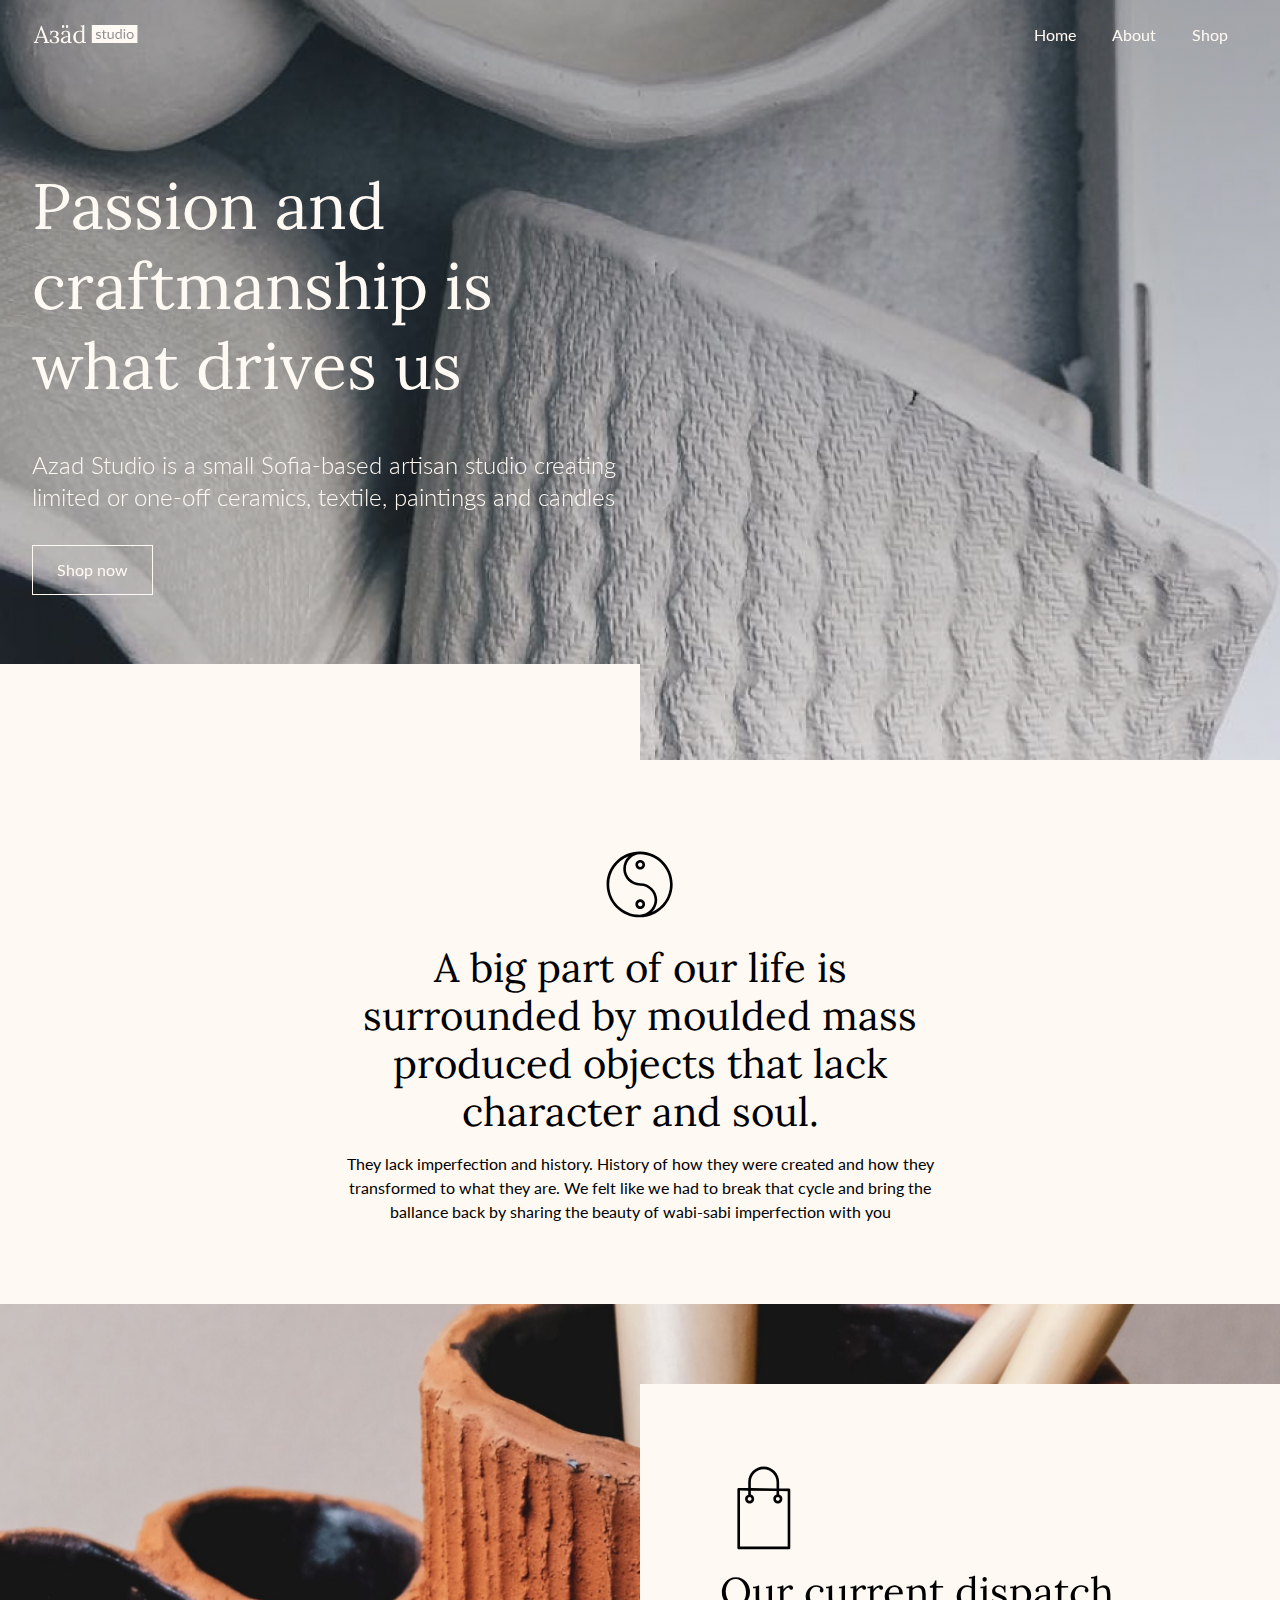
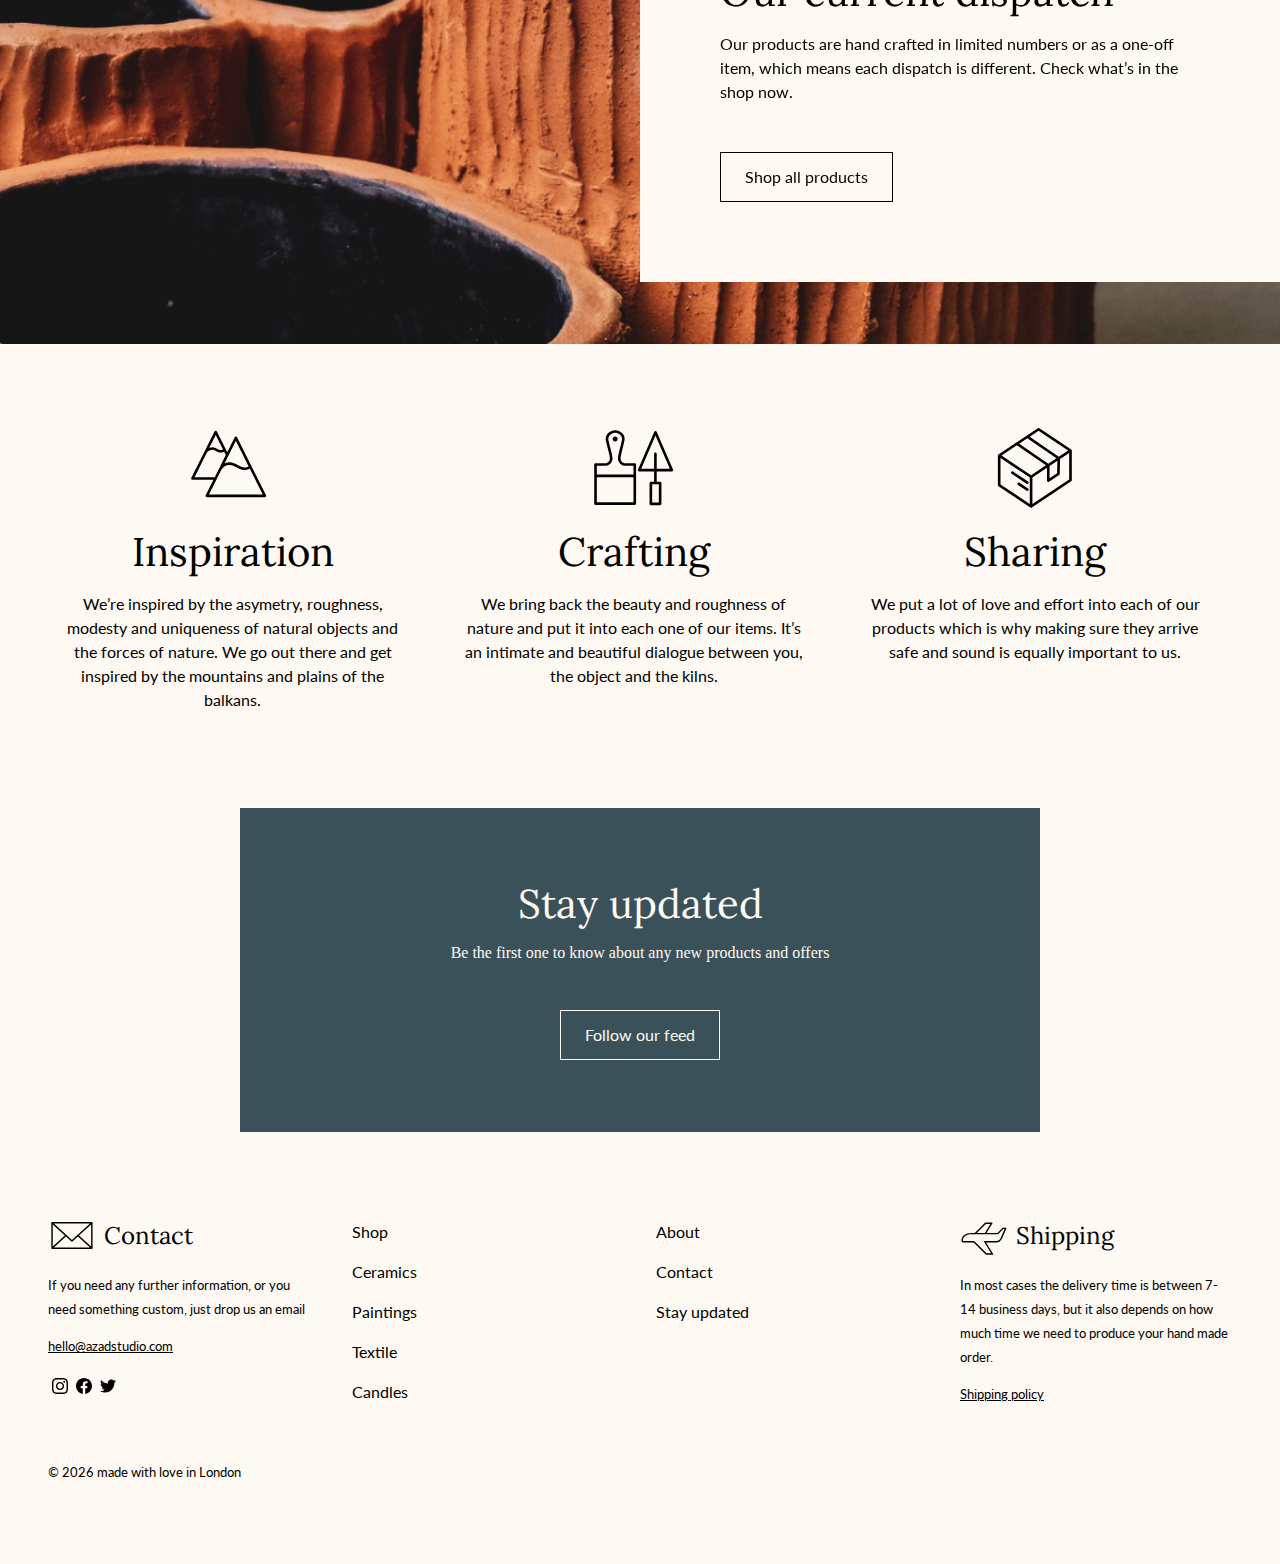
==== about.html @ 4168c180 "MVP" ====
<!DOCTYPE html>
<html lang="en">
  <head>
    <meta charset="utf-8" />
    <title>Azad Studio</title>
    <meta name="author" content="Desislava Metodieva"/>
    <meta name="viewport" content="width=device-width,initial-scale=1"/>
    <meta name="Keywords" content="Ceramics, Azad, Studio"/>
    <meta name="Description" content="Handmade ceramics studio"/>
    <link rel="stylesheet" href="css/normalize.css"/>
    <link rel="stylesheet" href="css/root.css"/>
    <link rel="stylesheet" href="css/main.css"/>

    <script type="text/javascript" src="script/jquery.min.js"></script>
    <script type="text/javascript" src="script/jquery.easing.min.js"></script>
    <script type="text/javascript">window.$crisp=[];window.CRISP_WEBSITE_ID="2fae1789-5047-4dc0-bdfa-504572cf6d6a";(function(){d=document;s=d.createElement("script");s.src="https://client.crisp.chat/l.js";s.async=1;d.getElementsByTagName("head")[0].appendChild(s);})();</script>

    <title>Azad Studios</title>

  </head>

  <body>
    <header>
      <div id="header" class="content-wrapper content-wrapper-view">
        <a href="index.html"><img class="logo light" src="img/logo-c.svg" alt="light-azad-studio-logo"/></a>
        <a href="index.html"><img class="logo dark" src="img/logo.svg" alt="dark-azad-studio-logo"/></a>
        
        <nav class="navigation-menu">
          <input type="checkbox" id="menu-toggle" />
          <label for="menu-toggle" class="hamburger-icon">
            <div class="top-bun"></div>
            <div class="meat"></div>
            <div class="bottom-bun"></div>
          </label>
          <ul class="main-navigation">
            <li class="p"><a href="index.html">Home</a></li>
            <li class="p"><a href="about.html">About</a></li>
            <li class="p"><a href="https://www.etsy.com/shop/TheBlackFactory/">Shop</a></li>
          </ul>
        </nav>
      </div>
    </header>

   <section class="about-cover">
    <div class="content-wrapper content-wrapper-view">
      <div class="half head-space" data-paroller-factor="0.3" data-paroller-type="foreground" data-paroller-direction="vertical">
      <h1 class="white-t">Passion and craftmanship is what drives us</h1>
       <h4 class="white-t">Azad Studio is a small Sofia-based artisan studio creating limited or one-off ceramics, textile, paintings and candles</h4>
        <a class="button-light" href="https://www.etsy.com/shop/TheBlackFactory/">Shop now</a>
      </div>
     </div>
     <div class="white-space">
    </div>
   </section>

   <section class="content-wrapper spacing content-wrapper-view">
       <div class="balance">
    <picture>
        <img class="icons ctr" src="img/Icon=balance.svg" alt="balance-in-life-icon" />
    </picture>
    <h3>A big part of our life is surrounded by moulded mass produced objects that lack character and soul. </h3>
    <p class="p">They lack imperfection and history. History of how they were created and how they transformed to what they are. We felt like we had to break that cycle and bring the ballance back by sharing the beauty of wabi-sabi imperfection with you</p>
</div>

  </section>

   <section class="content-wrapper quote-bg-about spacing">
    <div class="half-right">
    
      
       
        <blockquote data-paroller-factor="0.15" data-paroller-type="foreground" data-paroller-direction="vertical">

          
         <picture>
            <img class="icons" src="img/Icon=bag.svg" alt="bag-icon" />
          </picture>
         <h3>Our current dispatch</h3>
         <p class="p">Our products are hand crafted in limited numbers or as a one-off item, which means each dispatch is different. Check what’s in the shop now.</p>
         <a class="p-dark button-dark m-t-32" href="https://www.etsy.com/shop/TheBlackFactory/">Shop all products</a>
        
       
        </blockquote>
      
     </div>
    </section>
   <section class="content-wrapper spacing content-wrapper-view">
    <div class="triple-container">

      <div class="triple-item">
      <picture>
        <img class="icons" src="img/Icon=mountain.svg" alt="mountain-icon" />
      </picture>
     <h3>Inspiration</h3>
     <p class="p">We’re inspired by the asymetry, roughness, modesty and uniqueness of natural objects and the forces of nature. We go out there and get inspired by the mountains and plains of the balkans.</p>
      </div>

      <div class="triple-item">
        <picture>
          <img class="icons" src="img/Icon=work.svg" alt="tools-icon" />
        </picture>
       <h3>Crafting</h3>
       <p class="p">We bring back the beauty and roughness of nature and put it into each one of our items. It’s an intimate and beautiful dialogue between you, the object and the kilns.</p>
        </div>


        <div class="triple-item">
      <picture>
        <img class="icons" src="img/Icon=package.svg" alt="mountain-icon" />
      </picture>
     <h3>Sharing</h3>
     <p class="p">We put a lot of love and effort into each of our products which is why making sure they arrive safe and sound is equally important to us.</p>
      </div>

          
    </div>
   </section>
   <section class="content-wrapper spacing content-wrapper-view">
     <div class="newsletter">
<h3 class="white-t">Stay updated</h3>
<p class="white-t">Be the first one to know about any new products and offers</p>
<a class="button-light m-t-32" href="https://www.facebook.com/theblackfactoryshop">Follow our feed</a>
     </div>

   </section>

   <footer class="content-wrapper spacing upper-border content-wrapper-view">
     <div class="flex-footer">
     <div class="footer-cm">
       <div class="aligning">
     <picture class="flexi-pic">
       <img src="img/Icon=mail.svg" alt="mail-icon" />
     </picture>
     <div class="text">
       <h5>Contact</h5>
     </div>
    </div>
     <p class="p-small">If you need any further information, or you need something custom, just drop us an email</p>
     <a class="p-small" href="mailto:hello@azadstudio.com">hello@azadstudio.com</a>
    <div class="logos">
       <img src="img/Icon=instagram.svg" alt="instagram-logo">
       <img src="img/Icon=facebook.svg" alt="facebook-logo">
       <img src="img/Icon=twitter.svg" alt="twitter-logo">
     </div>
    </div>
    <div class="footer-cm">
      <div class="vertical">
     <a href="https://www.etsy.com/shop/TheBlackFactory/">Shop</a>
     <a href="https://www.etsy.com/shop/TheBlackFactory/?section_id=15776532">Ceramics</a>
     <a href="https://www.etsy.com/shop/TheBlackFactory/?section_id=11030609">Paintings</a>
     <a href="https://www.etsy.com/shop/TheBlackFactory/?section_id=33150898">Textile</a>
     <a href="https://www.etsy.com/shop/TheBlackFactory/?section_id=33168349">Candles</a>
    </div>
    </div>
    <div class="footer-cm">
      <div class="vertical">
        <a href="about.html">About</a>
        <a href="mailto:hello@azadstudio.com">Contact</a>
        <a href="https://www.facebook.com/theblackfactoryshop">Stay updated</a>
      </div>
    </div>
    <div class="footer-cm">
      <div class="aligning">
        <picture class="flexi-pic">
        <img src="img/Icon=plane.svg" alt="plane-icon" />
      </picture>
      <div class="text">
        <h5>Shipping</h5>
      </div>
    </div>
      <p class="p-small">In most cases the delivery time is between 7-14 business days, but it also depends on how much time we need to produce your hand made order.</p>
    <a class="p-small" href="">Shipping policy</a>
  </div>
    </div>

    <p class="p-small year">©
      <script language="JavaScript" type="text/javascript">
      now = new Date
      theYear=now.getYear()
      if (theYear < 1900)
      theYear=theYear+1900
      document.write(theYear)
      </script> made with love in London</p>


   

   </footer>


  


  

  </section>

  <script src="script/main.js"></script>
  <script src="script/jquery.paroller.min.js"></script>
<script>
  $(function () {
      $('[data-paroller-factor]').paroller();
      $('.paroller').paroller({
          factor: 0.4,
          type: 'foreground'
      });
  });
</script>
  </body>
</html>
---- css/root.css ----
* {
  box-sizing: border-box;
}

img {
  max-width: 100%;
  display: block;
  height: auto;
  }

picture {
  display: block;
}

body {
  font-size: 100%;
  margin: 0 auto;   
  background-color: var(--ceramic);
}

:root {
    --ceramic:#FFF9F3;
    --black: #000000;
    --green: #3A5159;
    --content-wrapper-width: 1280px;
}



h2 {
font-family: Lora, sans-serif;
font-style: normal;
font-weight: normal;
font-size: 3rem;
line-height: 3.5rem;
}

h3 {
font-family: Lora, sans-serif;
font-style: normal;
font-weight: normal;
font-size: 2.5rem;
line-height: 3rem;
margin: 0;
}

.p {
font-family: Lato, serif;
font-style: normal;
font-weight: normal;
font-size: 1rem;
line-height: 1.5rem;
}

.p-small {
font-family: Lato, serif;
font-style: normal;
font-weight: normal;
font-size: 0.813rem;
line-height: 1.5rem;
}



h5 {
font-family: Lora, sans-serif;
font-style: normal;
font-weight: normal;
font-size: 1.5rem;
line-height: 2rem;
margin: 0.5rem 0;
}
---- css/main.css ----
@import url('https://fonts.googleapis.com/css2?family=Lato:wght@300;400&display=swap');
@import url('https://fonts.googleapis.com/css2?family=Lora&display=swap');


.content-wrapper {
    max-width: var(--content-wrapper-width);
    margin: 0 auto;
    width: 100%;
  }

  a {
    font-family: Lato;
    font-style: normal;
    font-weight: normal;
    font-size: 16px;
    line-height: 24px;
    color: black;
    text-decoration: underline;
  }

  /* header */



 header{
    position: fixed;
    width: 100%;
    z-index: 99;
  }  

  header a {
    color: var(--ceramic);
    text-decoration: none;
    font-size: 1rem;
    text-decoration: none;
  }

  header nav {
    width: 100%;
    display: flex;
    justify-content: right;
    align-items: flex-end;
    padding: 0 0.5rem;
   }

  header ul{
    list-style: none;
    display: flex;
    width: 100%;
    justify-content: flex-end;
  }

  header li {
    margin-left: 1.5rem;
  }

  header li:hover{
    text-decoration: underline;
  }

  #header{
    display: flex;
  }

  .logo{
    height: 1.5rem;
    margin: 1.4rem 0;
  }

  .hamburger-icon {
    margin: 1.125rem 1rem 0 0;
    cursor: pointer;
    position: fixed;
    top: 0;
    right: 0;
    color: var(--ceramic);
  }
  
  .hamburger-icon div {
    position: relative;
    width: 2em;
    height: 1px;
    border-radius: 3px;
    background-color: var(--ceramic);
    margin-top: 0.5rem;
    transition: all 0.2s ease-in-out;
  }

  /* animation */

  #menu-toggle:checked + .hamburger-icon .top-bun {
    transform: rotate(-45deg);
    margin-top: 1.563rem;
  }
  #menu-toggle:checked + .hamburger-icon .bottom-bun {
    opacity: 0;
    transform: rotate(45deg);
  }
  #menu-toggle:checked + .hamburger-icon .meat {
    transform: rotate(45deg);
    margin-top: -2px;
  }

  /*nav */

/* Mobile Version */

.navigation-menu {
  overflow: hidden;
  position: relative;
}

/* Hiding the main navigation until it is clicked */

.main-navigation {
  display: none;
  padding-left: 0px;
}

.main-navigation li {
  list-style-type: none;
  text-align: center;
  margin-right: 0.75rem;
}

.sticky .hamburger-icon div{
  background-color: var(--black);
}

/* Hiding the checkbox */

#menu-toggle {
  display: none;
}

/* When the checkbox is ticked, the main navigation will display */

#menu-toggle:checked + .hamburger-icon + .main-navigation {
  display: block;
}

/* Desktop Version */

@media screen and (min-width: 720px) {
  .navigation-menu {
    height: 4.375rem;
    display: flex;
    align-items: center;
  }

  .main-navigation {
    display: flex;
    flex-direction: row;
    justify-content: flex-end;
    margin-left: 1.875rem;
  }


  /* Hiding the hamburger icon on larger screens */

  .hamburger-icon {
    display: none;
  }

  /* Ensuring that if the hamburger menu is active but
  the screen becomes larger, the display will 
  change to display items in a row instead of a column*/

  #menu-toggle:checked + .main-navigation {
    display: flex;
  }
}
  /* end of header*/

  .vase-cover{
    background-image: url(../img/header.jpg);
    background-repeat: no-repeat;
    background-position: top;
    background-size: cover;
    display: flex;
    flex-direction: column;
    justify-content: center;
    height: 47.5rem;
    position: relative;
  }

  .about-cover {
    background-image: url(../img/header-about.jpg);
    background-repeat: no-repeat;
    background-position: top;
    background-size: cover;
    display: flex;
    flex-direction: column;
    justify-content: center;
    height: 47.5rem;
    position: relative;
  }

  .content-wrapper .half{
    width: 50%;
  }

  .white-t{
    color: var(--ceramic);
  }

  h1 {
    font-family: Lora, sans-serif;
    font-style: normal;
    font-weight: normal;
    font-size: 4rem;
    line-height: 5rem;
    }

h4 {
font-family: Lato, serif;
font-style: normal;
font-weight: 300;
font-size: 1.5rem;
line-height: 2rem;
}

.button-light {
  border: 1px solid var(--ceramic);
  text-align: center;
  padding: 12px 24px;
  color: var(--ceramic);
  font-family: Lato, serif;
  font-style: normal;
  font-weight: normal;
  font-size: 1rem;
  line-height: 1.5rem;
  display: inline-block;
  text-decoration: none;
}

.button-light:hover{
  background-color: var(--ceramic);
  color: var(--black);
  transition: 0.2s ease-in;
}

.white-space {
  width: 50%;
  float: left;
  display: block;
  background-color: var(--ceramic);
  bottom: 0;
  height: 6rem;
  position: absolute;
  bottom: 0;
}

.head-space {
  margin-top: 20vh;
  margin-bottom: 20vh;
}

.content-wrapper-view{
  padding-left: 0rem;
  padding-right: 0rem;
}

.logo.dark{
  display: none;
}

.sticky .logo.light{
  display: none;
}

.sticky .logo.dark{
  display: inline-block;
}

.sticky {
  background-color: var(--ceramic);
  z-index: 99;
}

.sticky a{
  color: var(--black);
}

/* results sections */

.items {
  max-width: 17.5rem;
  display:  inline-block;
  white-space: normal;
  margin-right: 1rem;
}

.items a {
  text-decoration: none;
}

.image-wrapper{
  max-height: 11rem;
  overflow: hidden;
}


.scrolling-wrapper {
  overflow-x: scroll;
  overflow-y: hidden;
  white-space: nowrap;
  -webkit-overflow-scrolling: touch;
}

.scrolling-wrapper::-webkit-scrollbar {
  display: none;
}

.title{
  min-height: 3.5rem;
}

/* test animations results page 

@-webkit-keyframes hvr-pop {
  50% {
    -webkit-transform: scale(1.2);
    transform: scale(1.2);
  }
}
@keyframes hvr-pop {
  50% {
    -webkit-transform: scale(1.2);
    transform: scale(1.2);
  }
} */ 

.main-image:hover {
  -webkit-transform: scale(1.3);
	transform: scale(1.3);
  transition: 0.2s linear;
}



/* section background */

.background{
  background-color: var(--ceramic);
}

/* blockquote section */

.quote-bg {
    background-image: url(../img/quote.jpg);
    background-repeat: no-repeat;
    background-position: center;
    background-size: cover;
    min-height: 40rem; 
    flex-direction: row;
    justify-content: center;
    width: 100%;
}

.quote-bg-about {
  background-image: url(../img/about-shop.jpg);
    background-repeat: no-repeat;
    background-position: center;
    background-size: cover;
    min-height: 40rem; 
    flex-direction: row;
    justify-content: center;
    width: 100%;
}

blockquote {
  position: relative;
  background-color: var(--ceramic);
  margin: 0;
  margin-top: 5rem;
  padding: 5rem;
  /* right: -80px;
  display: block;
  /* margin-left: 40px; 
  display: flex;
  flex-direction: column;
  display: inline-block;
  box-sizing: content-box;
  right: -680px;
  top: 100px;
  padding: 80px; */
 
}

.half-right {
  float: right;
  width: 50%;
}

.icons {
  width: 5.5rem;
  margin-bottom: 1rem;
}

.container {
  display: flex;
  align-items: center;
  justify-content: left;
}

.pic-testemonials {
  max-width: 2.5rem;
  flex-basis: 40%;
}

.text{
  padding-left: 0.5rem;
}

.sy-caption-wrap{
  display: none;
}

.testemonials-txt{
  font-style: italic !important;
}

/* balance section */

.balance {
  max-width: 39.6rem;
  margin: 0 auto;
  text-align: center;
}

.ctr {
  margin: 1rem auto;
}

/* process */

.triple-container {
  display: flex;
  flex-direction: row;
  flex-wrap: wrap;
  justify-content: stretch;

}

.triple-item {
  text-align: center;
  width: 33%;
  flex-basis: auto; 
  flex-direction: row;
  padding: 0px 24px 0 24px;
}

.triple-item picture {
  display: flex;
  justify-content: center;
}


/* section squars */


.p {
  font-family: Lato, serif;
  font-style: normal;
  font-weight: normal;
  font-size: 1rem;
  line-height: 1.5rem;
  }

.button-dark {
  border: 1px solid var(--black);
  text-align: center;
  padding: 12px 24px;
  color: var(--black);
  font-family: Lato, serif;
  font-style: normal;
  font-weight: normal;
  font-size: 1rem;
  line-height: 1.5rem;
  text-decoration: none;
  display: inline-block;
}

.button-dark:hover {
  background-color: var(--black);
  color: var(--ceramic);
  transition: ease-in 0.2s;
}

.p-dark {
  color: var(--black);
}



.flex-container {
  display: flex;
  flex-direction: row;
  border-color: var(--black);
  justify-content: stretch;
  align-items: flex-start;
  align-content: flex-start;
  flex-wrap: wrap;
  padding-top: 5rem;
}

.flex-item {
  width: 50%;
  height: 40rem;
  border: 1px solid var(--black);
  flex-basis: auto; 
  flex-direction: column;
  flex-wrap: wrap;
  margin: 0;
  padding: 5rem;
  outline: 1px black;
}

.background-gold-plate {
  background-image: url(../img/gold-plate.jpg);
  background-repeat: no-repeat;
  background-position: top;
  background-size: cover;
}

.spacing{
  margin-top: 5rem;
  margin-bottom: 5rem;
}


.process {
  margin-top: 136px;
  border-left: 0px;
  border-bottom: 0px;
}

.orders {
  margin-top: -136px;
  border-top: 0px;
}

p.category a{
  margin-right: 1rem;
}

.m-t-32{
  margin-top: 2rem;
}

/* newsletter section */

.newsletter {
  background-color: var(--green);
  max-width: 50rem;
  padding: 4.5rem;
  margin: 0 auto;
  text-align: center;
}


/* footer */

.upper-border {
 border-top: 1px var(--black);
}

.flex-footer{
  display: flex;
}

.footer-cm {
  flex-direction: column;
  flex-wrap: wrap;
  justify-content: stretch;
  align-items: flex-start;
  align-content: flex-start; 
  width: 25%;
  margin: 0px 16px 0px 16px;
}

.aligning {
  flex-direction: row;
  display: flex;
}

.flexi-pic{
  display: flex;
}

.vertical {
  flex-direction: column;
  display: flex;
}

.vertical a{
  padding: 8px 0px;
  text-decoration: none;
}

.logos {
  display: flex;
  padding: 0.25rem;
  margin-top: 1rem;
}

.logos img{
  width: 1rem;
  margin-right: 0.5rem;
}

.year {
  margin: 48px 16px;
}

.vertical a:hover{
text-decoration: underline;
}



@media screen and (max-width: 1280px){

  .content-wrapper-view{
    padding-left: 2rem;
    padding-right: 2rem;
  }

}

@media screen and (max-width: 960px){

  .content-wrapper-view{
    padding-left: 1.5rem;
    padding-right: 1.5rem;
  }

}

@media screen and (max-width: 800px){

.triple-container {
  display: flex;
  flex-wrap: wrap;
  justify-content: stretch;
  align-items: center;
  flex-direction: column;
}

.triple-item {
  max-width: 480px;
  width: 100%;
  margin: 0 auto;
}
}

@media screen and (max-width: 720px){

  .footer-cm{
    width: 100%;
  }

  .content-wrapper .half {
    width: 100%;
}

h1 {
  font-size: 3rem;
  line-height: 3.4rem;
}

  .flex-item{
    width: 100%;
    height: auto;
  }

  .flex-footer{
    display: block;
  }

  .flex-container{
    display: block;
  }

  .half-right {
    width: 90%;
}

.process{
margin-top: 0;
border-top: none; 
}

.orders{
  margin-top: 0;
}

.process {
  border-bottom: 1px solid;
}

.background-gold-plate{
  height: 25rem;
}

header li {
  margin-left: 0;
}

.triple-container {
  width: 100%;
}

li.p{
  padding: 4px 0 4px 0;
}

}
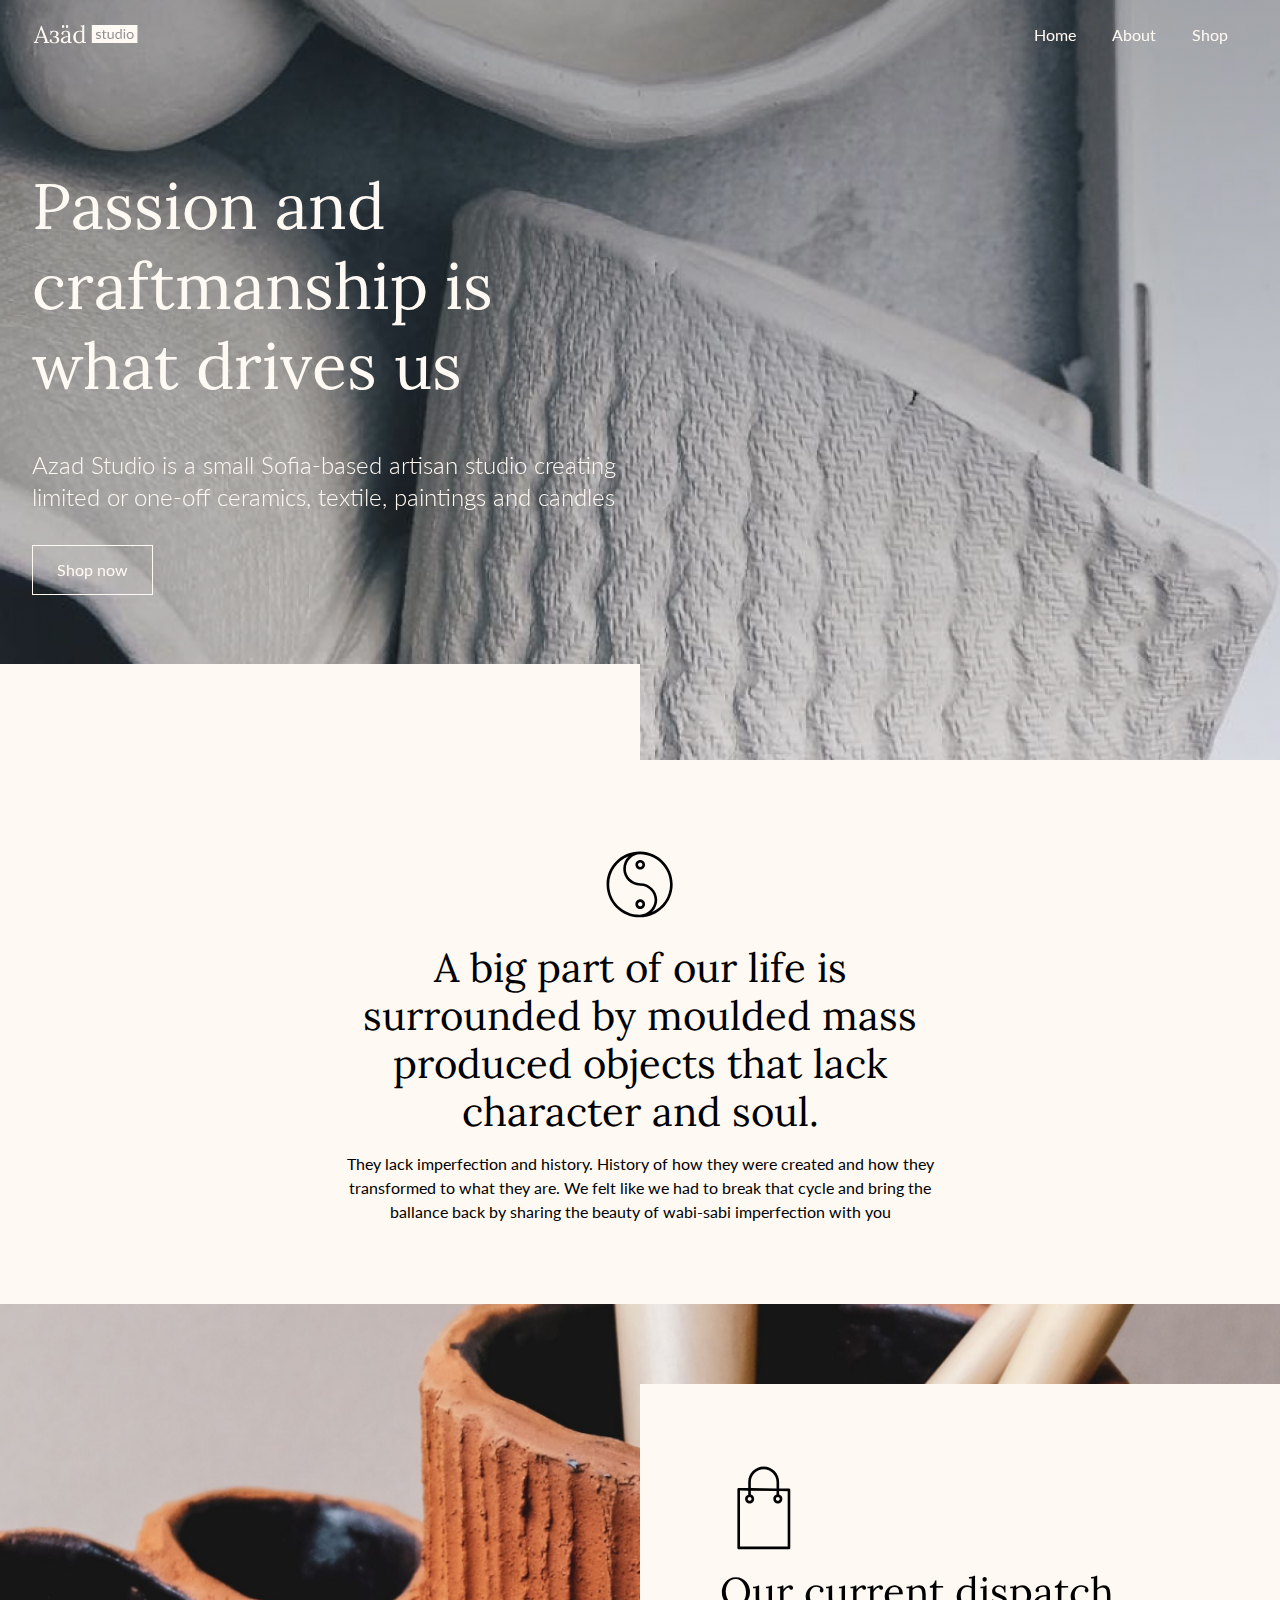
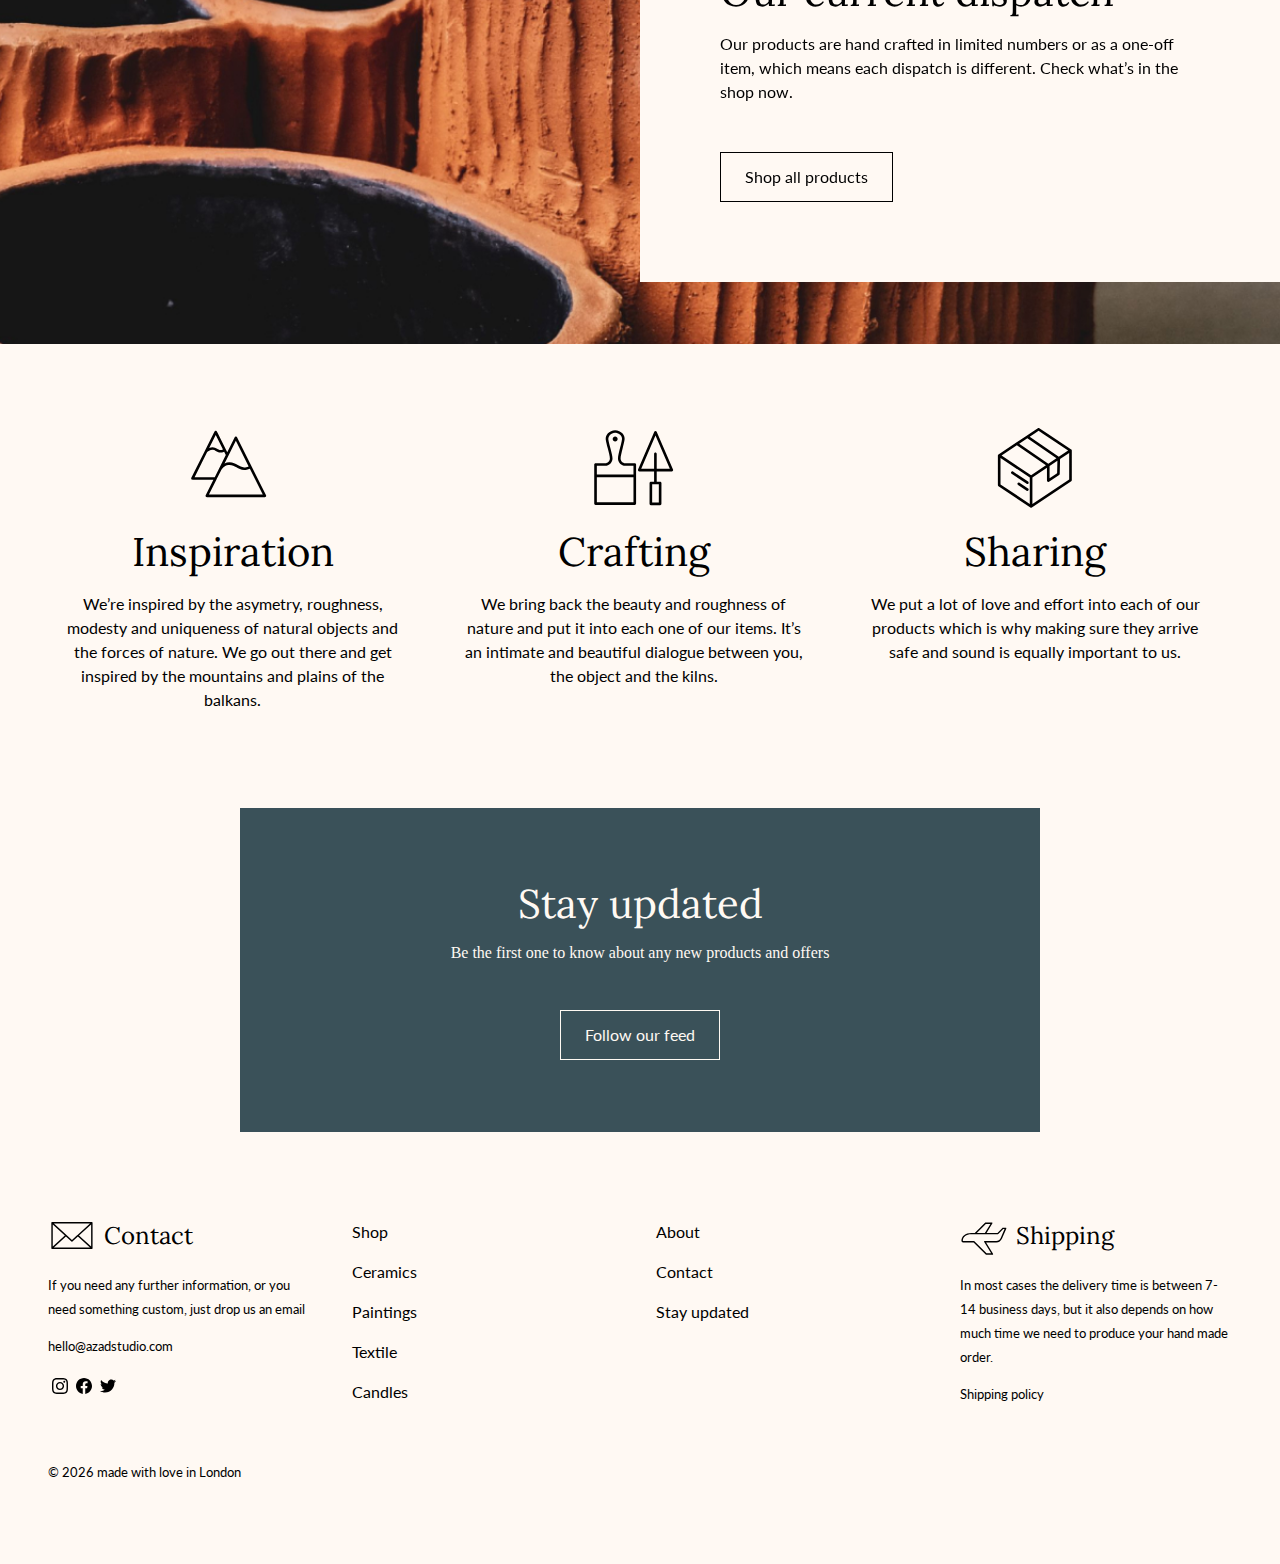
==== commit a524777f: "Hover effect on links" ====
--- a/about.html
+++ b/about.html
@@ -35,7 +35,7 @@
           <ul class="main-navigation">
             <li class="p"><a href="index.html">Home</a></li>
             <li class="p"><a href="about.html">About</a></li>
-            <li class="p"><a href="https://www.etsy.com/shop/TheBlackFactory/">Shop</a></li>
+            <li class="p"><a href="https://www.etsy.com/shop/TheBlackFactory/" target=”_blank”>Shop</a></li>
           </ul>
         </nav>
       </div>
@@ -46,7 +46,7 @@
       <div class="half head-space" data-paroller-factor="0.3" data-paroller-type="foreground" data-paroller-direction="vertical">
       <h1 class="white-t">Passion and craftmanship is what drives us</h1>
        <h4 class="white-t">Azad Studio is a small Sofia-based artisan studio creating limited or one-off ceramics, textile, paintings and candles</h4>
-        <a class="button-light" href="https://www.etsy.com/shop/TheBlackFactory/">Shop now</a>
+        <a class="button-light" href="https://www.etsy.com/shop/TheBlackFactory/" target=”_blank”>Shop now</a>
       </div>
      </div>
      <div class="white-space">
@@ -77,7 +77,7 @@
           </picture>
          <h3>Our current dispatch</h3>
          <p class="p">Our products are hand crafted in limited numbers or as a one-off item, which means each dispatch is different. Check what’s in the shop now.</p>
-         <a class="p-dark button-dark m-t-32" href="https://www.etsy.com/shop/TheBlackFactory/">Shop all products</a>
+         <a class="p-dark button-dark m-t-32" href="https://www.etsy.com/shop/TheBlackFactory/" target=”_blank”>Shop all products</a>
         
        
         </blockquote>
@@ -119,7 +119,7 @@
      <div class="newsletter">
 <h3 class="white-t">Stay updated</h3>
 <p class="white-t">Be the first one to know about any new products and offers</p>
-<a class="button-light m-t-32" href="https://www.facebook.com/theblackfactoryshop">Follow our feed</a>
+<a class="button-light m-t-32" href="https://www.facebook.com/theblackfactoryshop" target=”_blank”>Follow our feed</a>
      </div>
 
    </section>
@@ -136,7 +136,7 @@
      </div>
     </div>
      <p class="p-small">If you need any further information, or you need something custom, just drop us an email</p>
-     <a class="p-small" href="mailto:hello@azadstudio.com">hello@azadstudio.com</a>
+     <a class="p-small link link--metis" href="mailto:hello@azadstudio.com" target=”_blank”>hello@azadstudio.com</a>
     <div class="logos">
        <img src="img/Icon=instagram.svg" alt="instagram-logo">
        <img src="img/Icon=facebook.svg" alt="facebook-logo">
@@ -145,18 +145,18 @@
     </div>
     <div class="footer-cm">
       <div class="vertical">
-     <a href="https://www.etsy.com/shop/TheBlackFactory/">Shop</a>
-     <a href="https://www.etsy.com/shop/TheBlackFactory/?section_id=15776532">Ceramics</a>
-     <a href="https://www.etsy.com/shop/TheBlackFactory/?section_id=11030609">Paintings</a>
-     <a href="https://www.etsy.com/shop/TheBlackFactory/?section_id=33150898">Textile</a>
-     <a href="https://www.etsy.com/shop/TheBlackFactory/?section_id=33168349">Candles</a>
+     <a href="https://www.etsy.com/shop/TheBlackFactory/" class="link link--metis" target=”_blank”>Shop</a>
+     <a href="https://www.etsy.com/shop/TheBlackFactory/?section_id=15776532" class="link link--metis" target=”_blank”>Ceramics</a>
+     <a href="https://www.etsy.com/shop/TheBlackFactory/?section_id=11030609" class="link link--metis" target=”_blank”>Paintings</a>
+     <a href="https://www.etsy.com/shop/TheBlackFactory/?section_id=33150898" class="link link--metis" target=”_blank”>Textile</a>
+     <a href="https://www.etsy.com/shop/TheBlackFactory/?section_id=33168349" class="link link--metis" target=”_blank”>Candles</a>
     </div>
     </div>
     <div class="footer-cm">
       <div class="vertical">
-        <a href="about.html">About</a>
-        <a href="mailto:hello@azadstudio.com">Contact</a>
-        <a href="https://www.facebook.com/theblackfactoryshop">Stay updated</a>
+        <a href="about.html" class="link link--metis" >About</a>
+        <a href="mailto:hello@azadstudio.com" class="link link--metis" target=”_blank”>Contact</a>
+        <a href="https://www.facebook.com/theblackfactoryshop" class="link link--metis" target=”_blank”>Stay updated</a>
       </div>
     </div>
     <div class="footer-cm">
@@ -169,7 +169,7 @@
       </div>
     </div>
       <p class="p-small">In most cases the delivery time is between 7-14 business days, but it also depends on how much time we need to produce your hand made order.</p>
-    <a class="p-small" href="">Shipping policy</a>
+      <a class="p-small link link--metis" href="https://www.etsy.com/shop/TheBlackFactory/" target=”_blank”>Shipping policy</a>
   </div>
     </div>
 
--- a/css/root.css
+++ b/css/root.css
@@ -1,5 +1,7 @@
-* {
-  box-sizing: border-box;
+*,
+*::after,
+*::before {
+    box-sizing: border-box;
 }
 
 img {
--- a/css/main.css
+++ b/css/main.css
@@ -15,12 +15,10 @@
     font-size: 16px;
     line-height: 24px;
     color: black;
-    text-decoration: underline;
+    text-decoration: none;
   }
 
   /* header */
-
-
 
  header{
     position: fixed;
@@ -54,9 +52,9 @@
     margin-left: 1.5rem;
   }
 
-  header li:hover{
+  /* header li:hover{
     text-decoration: underline;
-  }
+  } */
 
   #header{
     display: flex;
@@ -595,8 +593,9 @@
 }
 
 .vertical a{
-  padding: 8px 0px;
+  margin: 8px 0px;
   text-decoration: none;
+  width: fit-content;
 }
 
 .logos {
@@ -614,11 +613,42 @@
   margin: 48px 16px;
 }
 
-.vertical a:hover{
-text-decoration: underline;
-}
-
-
+/* .vertical a:hover{
+/* text-decoration: underline;
+} */
+
+.link {
+  cursor: pointer;
+  position: relative;
+  white-space: nowrap;
+}
+
+.link::before,
+.link::after {
+  position: absolute;
+  width: 100%;
+  height: 1px;
+  background: currentColor;
+  top: 100%;
+  left: 0;
+  pointer-events: none;
+}
+
+.link::before {
+  content: '';
+  /* show by default */
+}
+
+.link--metis::before {
+  transform-origin: 100% 50%;
+  transform: scale3d(0, 1, 1);
+  transition: transform 0.3s;
+}
+
+.link--metis:hover::before {
+  transform-origin: 0% 50%;
+  transform: scale3d(1, 1, 1);
+}
 
 @media screen and (max-width: 1280px){
 
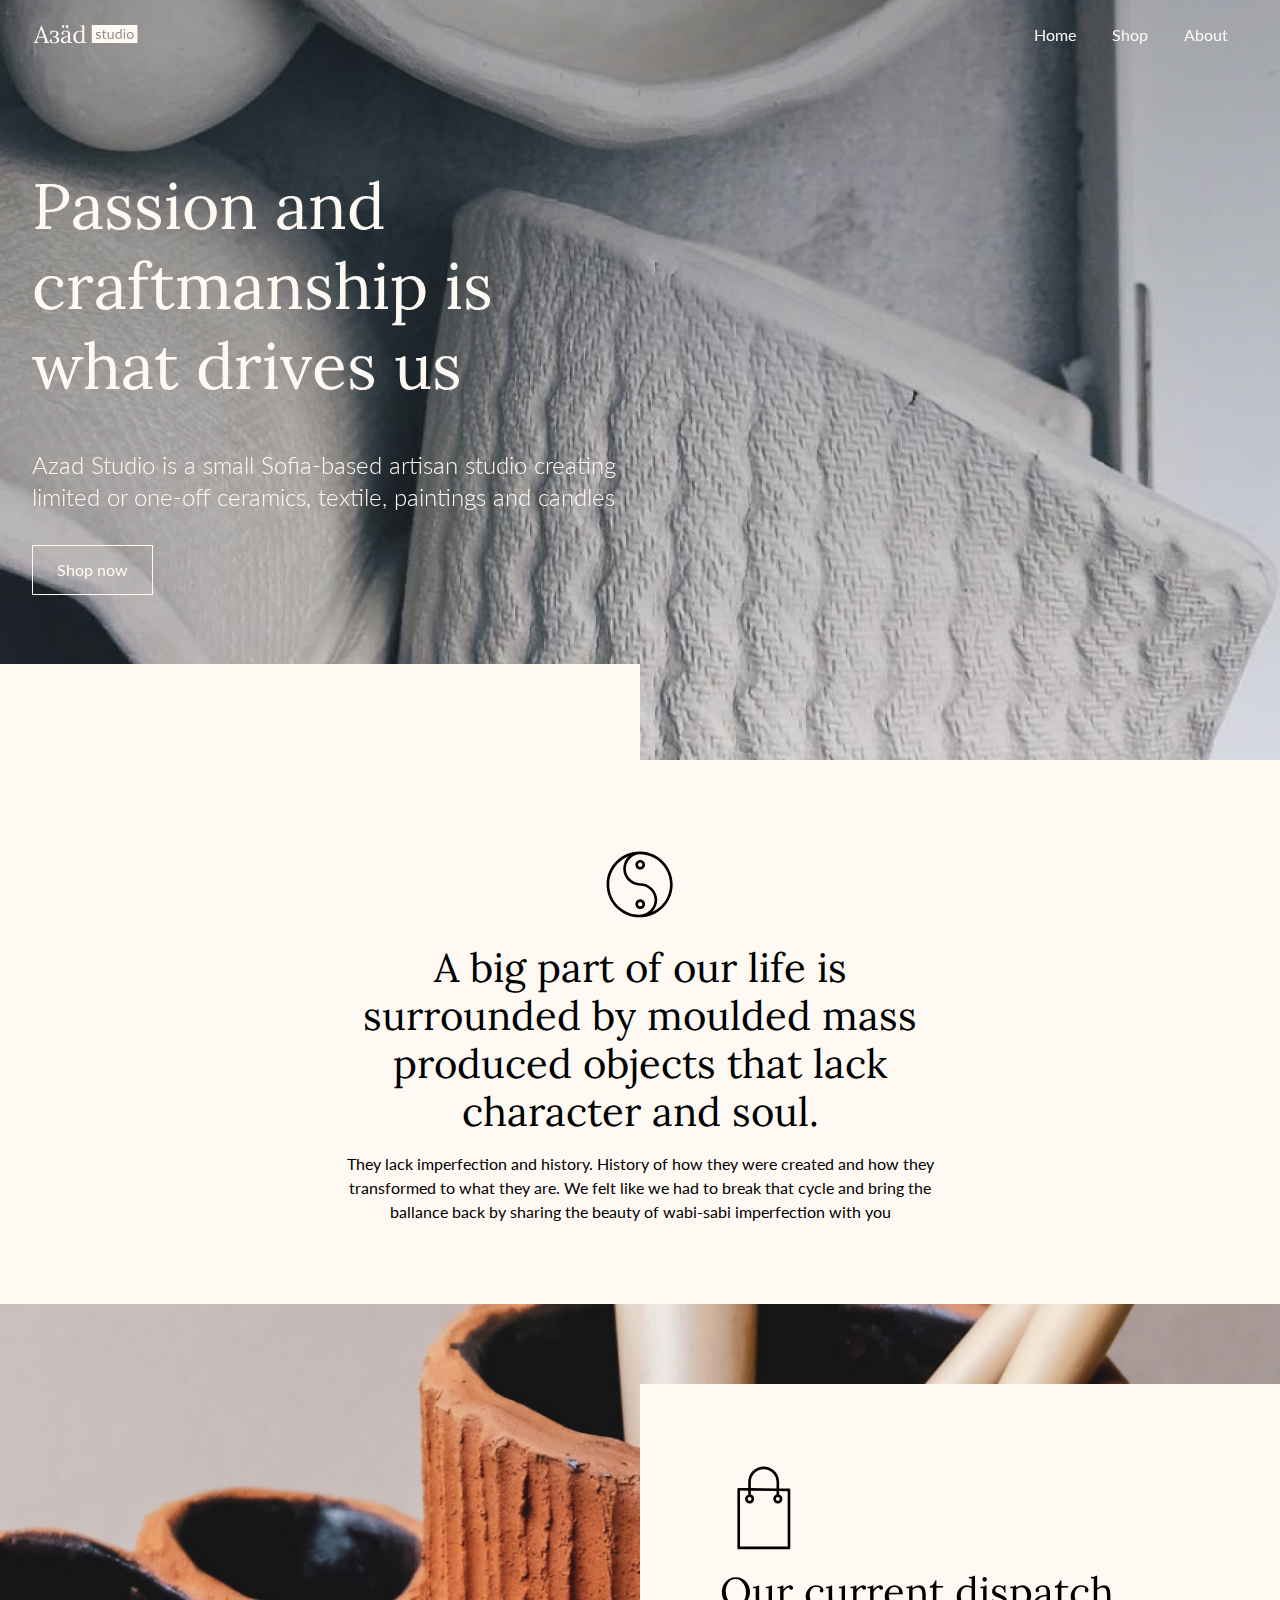
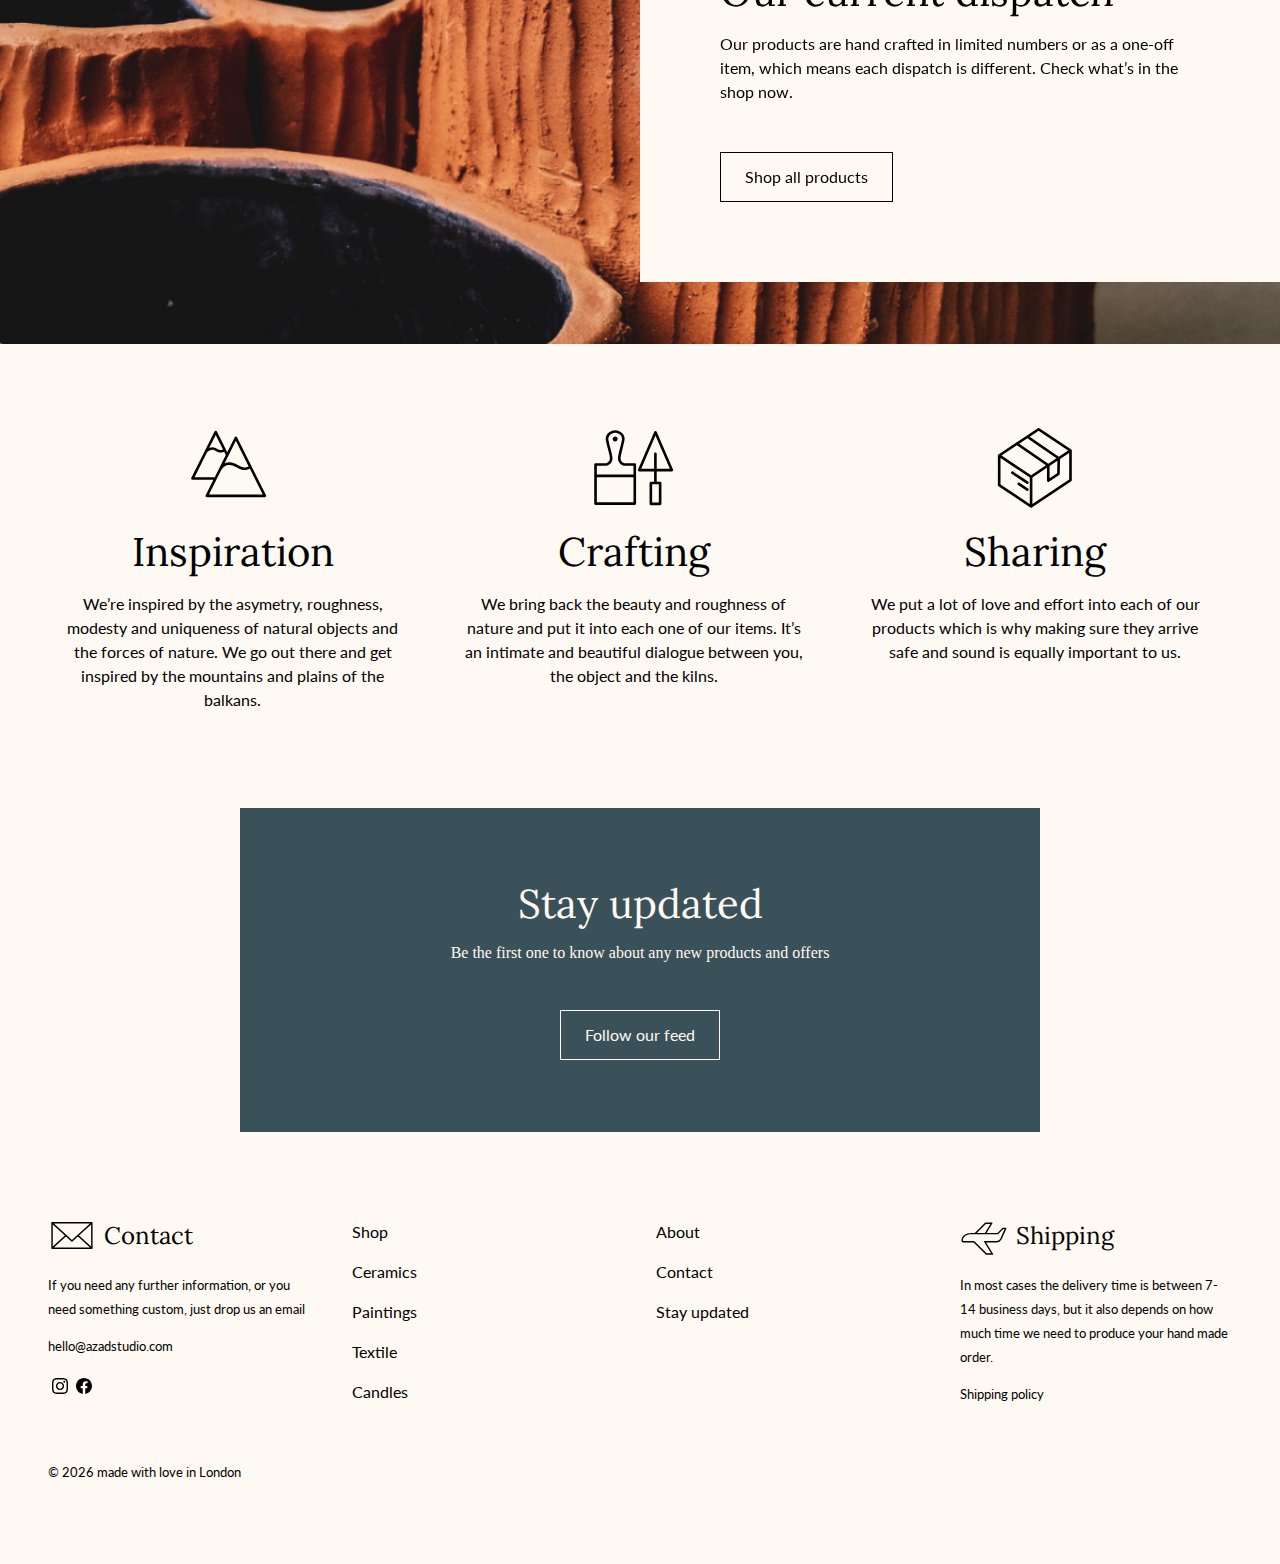
==== commit 433c03be: "Hover effect and internal links update on all pages" ====
--- a/about.html
+++ b/about.html
@@ -33,9 +33,10 @@
             <div class="bottom-bun"></div>
           </label>
           <ul class="main-navigation">
-            <li class="p"><a href="index.html">Home</a></li>
-            <li class="p"><a href="about.html">About</a></li>
-            <li class="p"><a href="https://www.etsy.com/shop/TheBlackFactory/" target=”_blank”>Shop</a></li>
+            <li class="p link link--metis"><a href="index.html">Home</a></li>
+            <li class="p link link--metis"><a href="e-store.html">Shop</a></li>
+            <li class="p link link--metis"><a href="about.html">About</a></li>
+            
           </ul>
         </nav>
       </div>
@@ -46,7 +47,7 @@
       <div class="half head-space" data-paroller-factor="0.3" data-paroller-type="foreground" data-paroller-direction="vertical">
       <h1 class="white-t">Passion and craftmanship is what drives us</h1>
        <h4 class="white-t">Azad Studio is a small Sofia-based artisan studio creating limited or one-off ceramics, textile, paintings and candles</h4>
-        <a class="button-light" href="https://www.etsy.com/shop/TheBlackFactory/" target=”_blank”>Shop now</a>
+        <a class="button-light" href="e-store.html">Shop now</a>
       </div>
      </div>
      <div class="white-space">
@@ -56,7 +57,7 @@
    <section class="content-wrapper spacing content-wrapper-view">
        <div class="balance">
     <picture>
-        <img class="icons ctr" src="img/Icon=balance.svg" alt="balance-in-life-icon" />
+        <img class="icons ctr" src="img/Icon=balance.svg" alt="Japanese icon for balance in life" />
     </picture>
     <h3>A big part of our life is surrounded by moulded mass produced objects that lack character and soul. </h3>
     <p class="p">They lack imperfection and history. History of how they were created and how they transformed to what they are. We felt like we had to break that cycle and bring the ballance back by sharing the beauty of wabi-sabi imperfection with you</p>
@@ -77,7 +78,7 @@
           </picture>
          <h3>Our current dispatch</h3>
          <p class="p">Our products are hand crafted in limited numbers or as a one-off item, which means each dispatch is different. Check what’s in the shop now.</p>
-         <a class="p-dark button-dark m-t-32" href="https://www.etsy.com/shop/TheBlackFactory/" target=”_blank”>Shop all products</a>
+         <a class="p-dark button-dark m-t-32" href="e-store.html">Shop all products</a>
         
        
         </blockquote>
@@ -136,27 +137,26 @@
      </div>
     </div>
      <p class="p-small">If you need any further information, or you need something custom, just drop us an email</p>
-     <a class="p-small link link--metis" href="mailto:hello@azadstudio.com" target=”_blank”>hello@azadstudio.com</a>
+     <a class="p-small link-two link--metis-two" href="mailto:hello@azadstudio.com" target=”_blank”>hello@azadstudio.com</a>
     <div class="logos">
-       <img src="img/Icon=instagram.svg" alt="instagram-logo">
-       <img src="img/Icon=facebook.svg" alt="facebook-logo">
-       <img src="img/Icon=twitter.svg" alt="twitter-logo">
+      <a href="https://www.instagram.com/azadstudio14/" target=”_blank”><img src="img/Icon=instagram.svg" alt="instagram-logo"></a> 
+       <a href="https://www.facebook.com/theblackfactoryshop" target=”_blank”><img src="img/Icon=facebook.svg" alt="facebook-logo"></a>
      </div>
     </div>
     <div class="footer-cm">
       <div class="vertical">
-     <a href="https://www.etsy.com/shop/TheBlackFactory/" class="link link--metis" target=”_blank”>Shop</a>
-     <a href="https://www.etsy.com/shop/TheBlackFactory/?section_id=15776532" class="link link--metis" target=”_blank”>Ceramics</a>
-     <a href="https://www.etsy.com/shop/TheBlackFactory/?section_id=11030609" class="link link--metis" target=”_blank”>Paintings</a>
-     <a href="https://www.etsy.com/shop/TheBlackFactory/?section_id=33150898" class="link link--metis" target=”_blank”>Textile</a>
-     <a href="https://www.etsy.com/shop/TheBlackFactory/?section_id=33168349" class="link link--metis" target=”_blank”>Candles</a>
+        <a href="e-store.html" class="link-two link--metis-two">Shop</a>
+        <a href="e-store.html" class="link-two link--metis-two">Ceramics</a>
+        <a href="e-store.html" class="link-two link--metis-two">Paintings</a>
+        <a href="e-store.html" class="link-two link--metis-two">Textile</a>
+        <a href="e-store.html" class="link-two link--metis-two">Candles</a>
     </div>
     </div>
     <div class="footer-cm">
       <div class="vertical">
-        <a href="about.html" class="link link--metis" >About</a>
-        <a href="mailto:hello@azadstudio.com" class="link link--metis" target=”_blank”>Contact</a>
-        <a href="https://www.facebook.com/theblackfactoryshop" class="link link--metis" target=”_blank”>Stay updated</a>
+        <a href="about.html" class="link-two link--metis-two">About</a>
+        <a href="mailto:hello@azadstudio.com" class="link-two link--metis-two" target=”_blank”>Contact</a>
+        <a href="https://www.facebook.com/theblackfactoryshop" class="link-two link--metis-two" target=”_blank”>Stay updated</a>
       </div>
     </div>
     <div class="footer-cm">
@@ -169,7 +169,7 @@
       </div>
     </div>
       <p class="p-small">In most cases the delivery time is between 7-14 business days, but it also depends on how much time we need to produce your hand made order.</p>
-      <a class="p-small link link--metis" href="https://www.etsy.com/shop/TheBlackFactory/" target=”_blank”>Shipping policy</a>
+      <a class="p-small link-two link--metis-two" href="https://www.etsy.com/shop/TheBlackFactory/" target=”_blank”>Shipping policy</a>
   </div>
     </div>
 
--- a/css/main.css
+++ b/css/main.css
@@ -24,6 +24,7 @@
     position: fixed;
     width: 100%;
     z-index: 99;
+    top: 0;
   }  
 
   header a {
@@ -172,6 +173,18 @@
 
   .vase-cover{
     background-image: url(../img/header.jpg);
+    background-repeat: no-repeat;
+    background-position: top;
+    background-size: cover;
+    display: flex;
+    flex-direction: column;
+    justify-content: center;
+    height: 47.5rem;
+    position: relative;
+  }
+
+  .vase-cover-green {
+    background-color: var(--green);
     background-repeat: no-repeat;
     background-position: top;
     background-size: cover;
@@ -628,6 +641,60 @@
   position: absolute;
   width: 100%;
   height: 1px;
+  background: var(--ceramic);
+  top: 100%;
+  left: 0;
+  pointer-events: none;
+  color: black;
+}
+
+/* 
+.link-black {
+  cursor: pointer;
+  position: relative;
+  white-space: nowrap;
+  color: black;
+}
+
+.link-black::before,
+.link-black::after {
+  position: absolute;
+  width: 100%;
+  height: 1px;
+  background: black;
+  top: 100%;
+  left: 0;
+  pointer-events: none;
+  color: black;
+}
+
+.link::before {
+  content: '';
+  /* show by default */
+
+
+.link--metis::before {
+  transform-origin: 100% 50%;
+  transform: scale3d(0, 1, 1);
+  transition: transform 0.3s;
+}
+
+.link--metis:hover::before {
+  transform-origin: 0% 50%;
+  transform: scale3d(1, 1, 1);
+}
+
+.link {
+  cursor: pointer;
+  position: relative;
+  white-space: nowrap;
+}
+
+.sticky .link::before,
+.sticky .link::after {
+  position: absolute;
+  width: 100%;
+  height: 1px;
   background: currentColor;
   top: 100%;
   left: 0;
@@ -650,6 +717,65 @@
   transform: scale3d(1, 1, 1);
 }
 
+.link-two {
+  cursor: pointer;
+  position: relative;
+  white-space: nowrap;
+}
+
+.link-two::before {
+  content: '';
+  /* show by default */
+}
+
+.link-two::before,
+.link-two::after {
+  position: absolute;
+  width: 100%;
+  height: 1px;
+  background: var(--black);
+  top: 100%;
+  left: 0;
+  pointer-events: none;
+  color: black;
+}
+
+.link--metis-two::before {
+  transform-origin: 100% 50%;
+  transform: scale3d(0, 1, 1);
+  transition: transform 0.3s;
+  color: black;
+}
+
+.link--metis-two:hover::before {
+  transform-origin: 0% 50%;
+  transform: scale3d(1, 1, 1);
+  color: black;
+}
+
+
+
+
+/*e-shop page*/
+
+.grid-container {
+  display: grid;
+  grid-template-columns: 1fr 1fr 1fr 1fr;
+  grid-gap: 5rem 1.25rem;
+}
+
+.grid-items {
+  max-width: 17.5rem;
+  display:  inline-block;
+  white-space: normal;
+  margin-right: 1rem;
+}
+
+.wrap-text {
+  padding: 4rem 0 4rem 0;
+}
+
+
 @media screen and (max-width: 1280px){
 
   .content-wrapper-view{
@@ -683,6 +809,20 @@
   width: 100%;
   margin: 0 auto;
 }
+
+.grid-container {
+  display: grid;
+  grid-template-columns: 1fr 1fr;
+  grid-gap: 5rem 1.25rem;
+}
+
+.grid-items {
+  max-width: 17.5rem;
+  display:  inline-block;
+  white-space: normal;
+  margin-right: 1rem;
+}
+
 }
 
 @media screen and (max-width: 720px){
@@ -746,4 +886,22 @@
   padding: 4px 0 4px 0;
 }
 
-}+}
+
+@media screen and (max-width: 480px){
+  
+  .grid-container {
+    display: grid;
+    grid-template-columns: 1fr;
+    grid-gap: 5rem 1.25rem;
+  }
+  
+  .grid-items {
+    display:  inline-block;
+    white-space: normal;
+    margin-right: 1rem;
+    width: 100%;
+    max-width: 100%;
+  }
+  
+  }